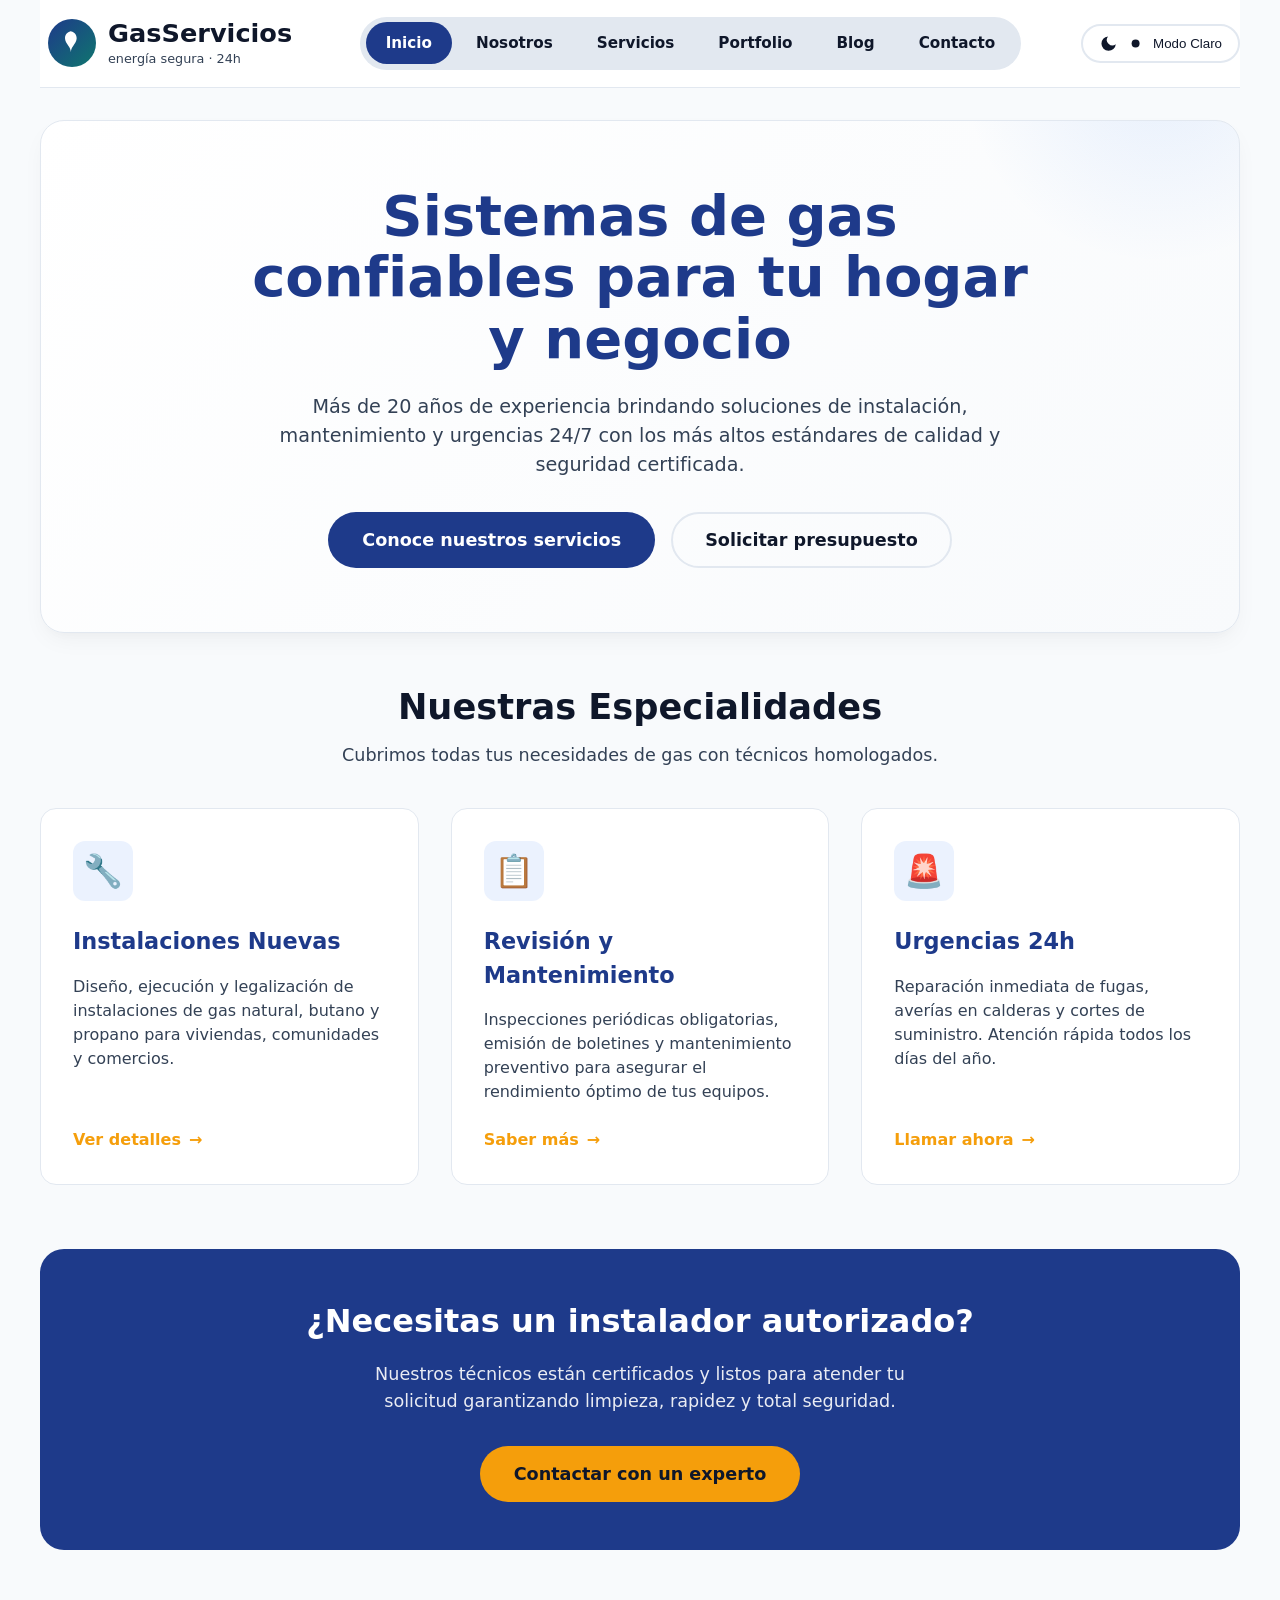
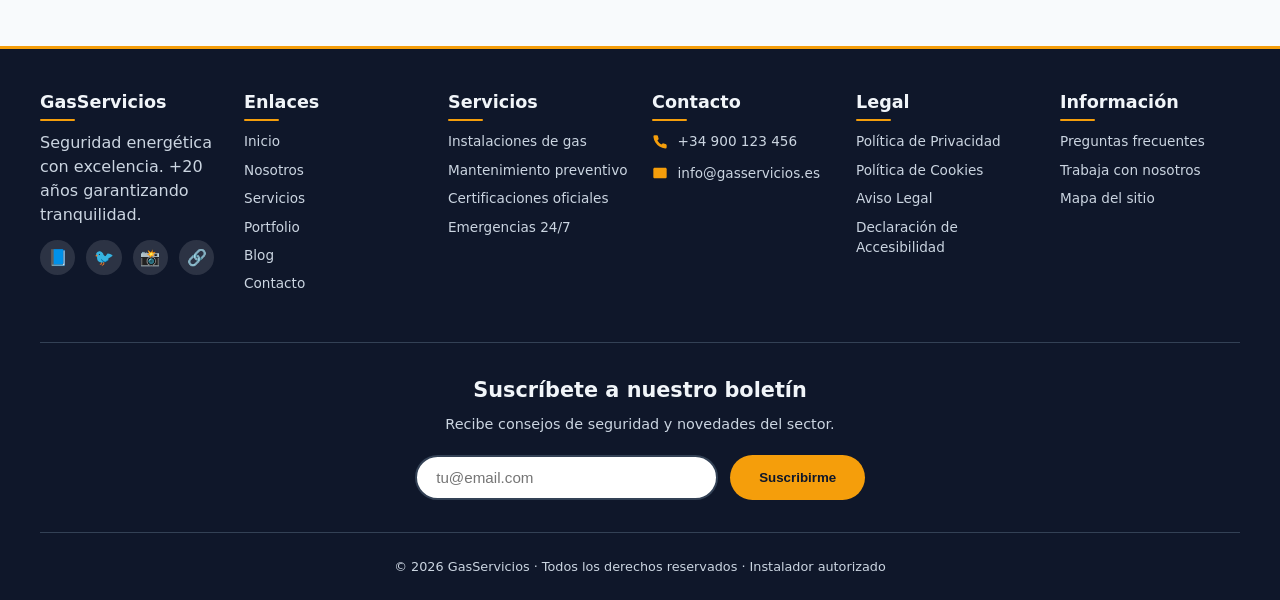
==== index.html @ 1a1ed58a "Create index.html" ====
<!DOCTYPE html>
<html lang="es" data-tema="claro">
<head>
    <meta charset="UTF-8">
    <meta name="viewport" content="width=device-width, initial-scale=1.0, viewport-fit=cover">
    <meta name="description" content="GasServicios: Expertos en instalaciones, mantenimiento y reparación de gas. Servicio de urgencias 24/7 con más de 20 años de experiencia.">
    <meta name="keywords" content="gas, instalaciones de gas, mantenimiento gas, urgencias gas, gas natural, empresa de gas">
    <title>GasServicios | Inicio · Energía segura para tu hogar</title>
    <style>
        /* ---------- VARIABLES CSS GLOBALES ---------- */
        :root {
            /* Variables GasServicios - Modo Claro */
            --fondo-cuerpo: #f8fafc;
            --fondo-cabecera: #ffffff;
            --fondo-pie: #0f172a;
            --fondo-tarjeta: #ffffff;
            --primario: #1e3a8a;
            --primario-hover: #1e40af;
            --acento: #f59e0b;
            --acento-hover: #d97706;
            --texto-principal: #0f172a;
            --texto-secundario: #334155;
            --texto-inverso: #f8fafc;
            --borde-suave: #e2e8f0;
            --sombra-media: 0 10px 25px -5px rgba(0,0,0,0.05), 0 8px 10px -6px rgba(0,0,0,0.02);
            --radio-md: 1rem;
            --radio-lg: 1.5rem;
            --radio-full: 9999px;
            --espaciado: clamp(1rem, 4vw, 2.5rem);
            --ancho-maximo: 1280px;
            --transicion: all 0.2s ease;
            --footer-texto-principal: #f1f5f9;
            --footer-texto-secundario: #cbd5e1;
            --footer-enlace-hover: #fbbf24;
            --footer-borde: #334155;
        }

        [data-tema="oscuro"] {
            /* Variables GasServicios - Modo Oscuro */
            --fondo-cuerpo: #0f172a;
            --fondo-cabecera: #1e293b;
            --fondo-pie: #020617;
            --fondo-tarjeta: #1e293b;
            --primario: #3b82f6;
            --primario-hover: #60a5fa;
            --acento: #fbbf24;
            --acento-hover: #f59e0b;
            --texto-principal: #f1f5f9;
            --texto-secundario: #cbd5e1;
            --texto-inverso: #0f172a;
            --borde-suave: #334155;
            --footer-texto-principal: #f8fafc;
            --footer-texto-secundario: #e2e8f0;
            --footer-enlace-hover: #fcd34d;
            --footer-borde: #475569;
        }

        * { margin: 0; padding: 0; box-sizing: border-box; }
        body {
            background: var(--fondo-cuerpo);
            color: var(--texto-principal);
            font-family: 'Inter', system-ui, -apple-system, 'Segoe UI', sans-serif;
            line-height: 1.5;
            overflow-x: hidden;
            width: 100%;
            transition: background var(--transicion), color var(--transicion);
        }
        .contenedor-web {
            max-width: var(--ancho-maximo);
            margin: 0 auto;
            padding: 0 var(--espaciado);
            width: 100%;
        }

        /* HEADER MODERNO */
        .cabecera {
            position: sticky;
            top: 0;
            z-index: 1000;
            background: var(--fondo-cabecera);
            border-bottom: 1px solid var(--borde-suave);
            transition: var(--transicion);
        }
        .cabecera-interna {
            display: flex;
            align-items: center;
            justify-content: space-between;
            gap: 1.5rem;
            padding: 0.9rem 0;
            flex-wrap: wrap;
        }
        .logo-enlace {
            display: flex;
            align-items: center;
            gap: 0.75rem;
            text-decoration: none;
            border-radius: var(--radio-md);
            padding: 0.25rem 0.5rem;
            transition: var(--transicion);
        }
        .logo-icono {
            width: 48px;
            height: 48px;
            background: linear-gradient(135deg, var(--primario), #0f766e);
            border-radius: 50%;
            display: flex;
            align-items: center;
            justify-content: center;
            flex-shrink: 0;
        }
        .logo-icono svg { width: 28px; height: 28px; fill: white; }
        .texto-logo h1 { font-size: 1.6rem; font-weight: 700; color: var(--texto-principal); line-height: 1.2; }
        .texto-logo p { font-size: 0.8rem; color: var(--texto-secundario); font-weight: 500; }
        
        /* NAVEGACIÓN ESCRITORIO */
        .nav-escritorio { display: flex; align-items: center; }
        .lista-nav {
            display: flex;
            gap: 0.25rem;
            list-style: none;
            background: var(--borde-suave);
            padding: 0.35rem;
            border-radius: 3rem;
        }
        .enlace-nav {
            display: inline-block;
            padding: 0.6rem 1.25rem;
            font-weight: 600;
            font-size: 0.95rem;
            color: var(--texto-principal);
            text-decoration: none;
            border-radius: 2rem;
            transition: var(--transicion);
        }
        .enlace-nav:hover, .enlace-nav.activo {
            background: var(--primario);
            color: white;
        }
        .controles {
            display: flex;
            align-items: center;
            gap: 0.8rem;
        }
        .boton-tema {
            display: inline-flex;
            align-items: center;
            gap: 0.5rem;
            padding: 0.5rem 1rem;
            background: transparent;
            border: 2px solid var(--borde-suave);
            border-radius: var(--radio-full);
            font-weight: 500;
            cursor: pointer;
            color: var(--texto-principal);
            transition: var(--transicion);
        }
        .boton-tema svg { width: 1.2rem; height: 1.2rem; fill: currentColor; }
        .boton-hamburguesa {
            display: none;
            flex-direction: column;
            gap: 6px;
            background: transparent;
            border: none;
            cursor: pointer;
            padding: 0.5rem;
            border-radius: 0.75rem;
        }
        .linea-ham { width: 28px; height: 2.5px; background: var(--texto-principal); border-radius: 4px; transition: 0.2s; }
        
        /* MENÚ LATERAL MÓVIL */
        .overlay-menu {
            position: fixed;
            inset: 0;
            background: rgba(0,0,0,0.5);
            backdrop-filter: blur(4px);
            z-index: 1040;
            visibility: hidden;
            opacity: 0;
            transition: 0.25s;
        }
        .overlay-menu.visible { visibility: visible; opacity: 1; }
        .menu-lateral {
            position: fixed;
            top: 0;
            right: -100%;
            width: min(85%, 320px);
            height: 100vh;
            background: var(--fondo-cabecera);
            z-index: 1050;
            padding: 5rem 1.5rem 2rem;
            display: flex;
            flex-direction: column;
            gap: 2rem;
            transition: right 0.3s cubic-bezier(0.2, 0.9, 0.4, 1.1);
            box-shadow: -5px 0 30px rgba(0,0,0,0.2);
            border-left: 1px solid var(--borde-suave);
        }
        .menu-lateral.abierto { right: 0; }
        .lista-menu-lateral { list-style: none; display: flex; flex-direction: column; gap: 0.5rem; }
        .enlace-menu-movil {
            display: flex;
            align-items: center;
            gap: 0.8rem;
            padding: 1rem 1.2rem;
            border-radius: var(--radio-md);
            font-weight: 600;
            text-decoration: none;
            color: var(--texto-principal);
            transition: 0.2s;
        }
        .enlace-menu-movil.activo, .enlace-menu-movil:hover { background: var(--primario); color: white; }
        .boton-cerrar {
            position: absolute;
            top: 1rem;
            right: 1rem;
            background: transparent;
            border: none;
            font-size: 1.8rem;
            cursor: pointer;
            color: var(--texto-principal);
        }
        
        /* ESTILOS ESPECÍFICOS DEL INDEX */
        main { padding: 2rem 0 3rem; }
        
        /* Hero Section */
        .hero-inicio {
            background: linear-gradient(135deg, var(--fondo-tarjeta) 0%, var(--fondo-cuerpo) 100%);
            border-radius: var(--radio-lg);
            padding: 4rem 2rem;
            margin-bottom: 3rem;
            border: 1px solid var(--borde-suave);
            box-shadow: var(--sombra-media);
            text-align: center;
            position: relative;
            overflow: hidden;
        }
        .hero-inicio::before {
            content: '';
            position: absolute;
            top: -50%; right: -10%;
            width: 400px; height: 400px;
            background: radial-gradient(circle, rgba(59, 130, 246, 0.1) 0%, transparent 70%);
            border-radius: 50%;
            z-index: 0;
        }
        .hero-contenido {
            position: relative;
            z-index: 1;
            max-width: 800px;
            margin: 0 auto;
        }
        .hero-inicio h1 {
            font-size: clamp(2rem, 5vw, 3.5rem);
            color: var(--primario);
            margin-bottom: 1.5rem;
            line-height: 1.1;
            font-weight: 800;
        }
        .hero-inicio p {
            font-size: 1.2rem;
            color: var(--texto-secundario);
            margin-bottom: 2rem;
        }
        .hero-botones {
            display: flex;
            gap: 1rem;
            justify-content: center;
            flex-wrap: wrap;
        }
        .btn {
            display: inline-block;
            padding: 0.8rem 2rem;
            border-radius: var(--radio-full);
            font-weight: 700;
            text-decoration: none;
            transition: var(--transicion);
            font-size: 1.1rem;
            border: 2px solid transparent;
        }
        .btn-principal {
            background: var(--primario);
            color: white;
        }
        .btn-principal:hover {
            background: var(--primario-hover);
            transform: translateY(-2px);
        }
        .btn-secundario {
            background: transparent;
            color: var(--texto-principal);
            border-color: var(--borde-suave);
        }
        .btn-secundario:hover {
            border-color: var(--primario);
            color: var(--primario);
        }

        /* Grid Servicios Home */
        .seccion-titulo {
            text-align: center;
            margin-bottom: 2.5rem;
        }
        .seccion-titulo h2 {
            font-size: 2.2rem;
            color: var(--texto-principal);
            margin-bottom: 0.5rem;
        }
        .seccion-titulo p {
            color: var(--texto-secundario);
            font-size: 1.1rem;
        }

        .grid-servicios {
            display: grid;
            grid-template-columns: repeat(auto-fit, minmax(300px, 1fr));
            gap: 2rem;
            margin-bottom: 4rem;
        }
        .tarjeta-servicio {
            background: var(--fondo-tarjeta);
            border-radius: var(--radio-md);
            padding: 2rem;
            border: 1px solid var(--borde-suave);
            transition: transform 0.3s, box-shadow 0.3s;
            display: flex;
            flex-direction: column;
            align-items: flex-start;
        }
        .tarjeta-servicio:hover {
            transform: translateY(-8px);
            box-shadow: var(--sombra-media);
            border-color: var(--acento);
        }
        .icono-servicio {
            width: 60px;
            height: 60px;
            background: rgba(59, 130, 246, 0.1);
            border-radius: 12px;
            display: flex;
            align-items: center;
            justify-content: center;
            font-size: 2rem;
            margin-bottom: 1.5rem;
        }
        .tarjeta-servicio h3 {
            font-size: 1.4rem;
            color: var(--primario);
            margin-bottom: 1rem;
        }
        .tarjeta-servicio p {
            color: var(--texto-secundario);
            margin-bottom: 1.5rem;
            flex-grow: 1;
        }
        .enlace-flecha {
            color: var(--acento);
            font-weight: 700;
            text-decoration: none;
            display: inline-flex;
            align-items: center;
            gap: 0.5rem;
            transition: gap 0.2s;
        }
        .tarjeta-servicio:hover .enlace-flecha { gap: 0.8rem; }

        /* Sección Confianza CTA */
        .cta-confianza {
            background: var(--primario);
            border-radius: var(--radio-lg);
            padding: 3rem 2rem;
            text-align: center;
            color: white;
            position: relative;
            overflow: hidden;
        }
        .cta-confianza h2 { font-size: 2rem; margin-bottom: 1rem; color: white; }
        .cta-confianza p { font-size: 1.1rem; opacity: 0.9; margin-bottom: 2rem; max-width: 600px; margin-left: auto; margin-right: auto; }
        .btn-acento {
            background: var(--acento);
            color: #0f172a;
        }
        .btn-acento:hover {
            background: var(--acento-hover);
            transform: scale(1.05);
        }

        /* FOOTER */
        .pie-pagina {
            background: var(--fondo-pie);
            color: var(--footer-texto-principal);
            margin-top: 3rem;
            padding: 2.5rem 0 1.5rem;
            border-top: 3px solid var(--acento);
        }
        .footer-grid {
            display: grid;
            gap: 2rem 1.5rem;
            grid-template-columns: 1fr;
        }
        @media (min-width: 48rem) { .footer-grid { grid-template-columns: repeat(2, 1fr); } }
        @media (min-width: 80rem) { .footer-grid { grid-template-columns: repeat(6, 1fr); } }
        .bloque-footer h4 {
            font-size: 1.1rem;
            font-weight: 700;
            margin-bottom: 1rem;
            color: var(--footer-texto-principal);
            position: relative;
            display: inline-block;
        }
        .bloque-footer h4::after { content: ''; position: absolute; bottom: -6px; left: 0; width: 35px; height: 2px; background: var(--acento); border-radius: 2px; }
        .bloque-footer a {
            display: block;
            color: var(--footer-texto-secundario);
            text-decoration: none;
            margin-bottom: 0.5rem;
            font-size: 0.85rem;
            transition: color 0.2s, transform 0.2s;
        }
        .bloque-footer a:hover { color: var(--footer-enlace-hover); transform: translateX(3px); }
        .contacto-item { display: flex; align-items: center; gap: 0.6rem; margin-bottom: 0.7rem; color: var(--footer-texto-secundario); font-size: 0.85rem; }
        .contacto-item svg { width: 1rem; height: 1rem; fill: var(--acento); }
        .social-icons { display: flex; gap: 0.7rem; margin-top: 0.8rem; }
        .social-icons a { display: flex; align-items: center; justify-content: center; width: 2.2rem; height: 2.2rem; background: rgba(255,255,255,0.12); border-radius: 50%; font-size: 1rem; transition: all 0.2s; }
        .social-icons a:hover { background: var(--acento); transform: translateY(-3px); color: #0f172a; }
        
        .seccion-newsletter { margin-top: 2.5rem; padding-top: 2rem; border-top: 1px solid var(--footer-borde); text-align: center; }
        .contenedor-newsletter { max-width: 600px; margin: 0 auto; padding: 0 var(--espaciado); }
        .titulo-newsletter { font-size: 1.3rem; font-weight: 700; color: var(--footer-texto-principal); margin-bottom: 0.5rem; }
        .descripcion-newsletter { color: var(--footer-texto-secundario); font-size: 0.9rem; margin-bottom: 1.2rem; }
        .formulario-newsletter { display: flex; flex-direction: column; gap: 0.8rem; max-width: 450px; margin: 0 auto; }
        @media (min-width: 40rem) { .formulario-newsletter { flex-direction: row; } }
        .formulario-newsletter input { flex: 1; padding: 0.75rem 1.2rem; border-radius: var(--radio-full); border: 2px solid var(--footer-borde); background: var(--fondo-cabecera); color: var(--texto-principal); font-size: 0.95rem; }
        .formulario-newsletter button { background: var(--acento); border: none; padding: 0.75rem 1.8rem; border-radius: var(--radio-full); font-weight: 700; cursor: pointer; color: #0f172a; transition: 0.2s; }
        
        .copyright { text-align: center; border-top: 1px solid var(--footer-borde); padding-top: 1.5rem; font-size: 0.8rem; color: var(--footer-texto-secundario); margin-top: 2rem; }
        .solo-lectura { position: absolute; width: 1px; height: 1px; padding: 0; margin: -1px; overflow: hidden; }

        /* RESPONSIVE */
        @media (max-width: 880px) {
            .nav-escritorio { display: none; }
            .boton-hamburguesa { display: flex; }
        }
        @media (max-width: 640px) {
            .contenedor-web { padding: 0 1.2rem; }
            .hero-inicio { padding: 3rem 1.5rem; }
        }
    </style>
</head>
<body>
    <div class="contenedor-web">
        <header class="cabecera">
            <div class="cabecera-interna">
                <a href="index.html" class="logo-enlace" id="logo-principal">
                    <div class="logo-icono" aria-hidden="true">
                        <svg viewBox="0 0 24 24"><path d="M12 2C8.5 2 6 4.5 6 8c0 2.5 1.5 4.5 3 6.5 1 1.5 2 3 2 5.5 0-2.5 1-4 2-5.5 1.5-2 3-4 3-6.5 0-3.5-2.5-6-6-6z"/><circle cx="12" cy="8" r="2"/></svg>
                    </div>
                    <div class="texto-logo"><h1>GasServicios</h1><p>energía segura · 24h</p></div>
                </a>
                
                <div class="nav-escritorio">
                    <ul class="lista-nav">
                        <li><a href="index.html" class="enlace-nav activo">Inicio</a></li>
                        <li><a href="nosotros.html" class="enlace-nav">Nosotros</a></li>
                        <li><a href="servicios.html" class="enlace-nav">Servicios</a></li>
                        <li><a href="portfolio.html" class="enlace-nav">Portfolio</a></li>
                        <li><a href="blog.html" class="enlace-nav">Blog</a></li>
                        <li><a href="contacto.html" class="enlace-nav">Contacto</a></li>
                    </ul>
                </div>
                
                <div class="controles">
                    <button class="boton-tema" id="botonTema" aria-label="Modo oscuro/claro">
                        <svg class="icono-luna" viewBox="0 0 24 24"><path d="M21 12.79A9 9 0 1111.21 3 7 7 0 0021 12.79z"/></svg>
                        <svg class="icono-sol" viewBox="0 0 24 24"><circle cx="12" cy="12" r="5"/><path d="M12 1v2M12 21v2M4.22 4.22l1.42 1.42M18.36 18.36l1.42 1.42M1 12h2M21 12h2M4.22 19.78l1.42-1.42M18.36 5.64l1.42-1.42"/></svg>
                        <span id="textoTema">Modo Claro</span>
                    </button>
                    <button class="boton-hamburguesa" id="btnHamburguesa" aria-label="Menú">
                        <span class="linea-ham"></span><span class="linea-ham"></span><span class="linea-ham"></span>
                    </button>
                </div>
            </div>
        </header>

        <div class="overlay-menu" id="overlayMenu"></div>
        <div class="menu-lateral" id="menuLateral">
            <button class="boton-cerrar" id="cerrarMenuBtn" aria-label="Cerrar menú">✕</button>
            <ul class="lista-menu-lateral">
                <li><a href="index.html" class="enlace-menu-movil activo">🏠 Inicio</a></li>
                <li><a href="nosotros.html" class="enlace-menu-movil">👥 Nosotros</a></li>
                <li><a href="servicios.html" class="enlace-menu-movil">🔧 Servicios</a></li>
                <li><a href="portfolio.html" class="enlace-menu-movil">📁 Portfolio</a></li>
                <li><a href="blog.html" class="enlace-menu-movil">📰 Blog</a></li>
                <li><a href="contacto.html" class="enlace-menu-movil">📞 Contacto</a></li>
            </ul>
        </div>

        <main>
            <section class="hero-inicio">
                <div class="hero-contenido">
                    <h1>Sistemas de gas confiables para tu hogar y negocio</h1>
                    <p>Más de 20 años de experiencia brindando soluciones de instalación, mantenimiento y urgencias 24/7 con los más altos estándares de calidad y seguridad certificada.</p>
                    <div class="hero-botones">
                        <a href="servicios.html" class="btn btn-principal">Conoce nuestros servicios</a>
                        <a href="contacto.html" class="btn btn-secundario">Solicitar presupuesto</a>
                    </div>
                </div>
            </section>

            <section class="seccion-servicios">
                <div class="seccion-titulo">
                    <h2>Nuestras Especialidades</h2>
                    <p>Cubrimos todas tus necesidades de gas con técnicos homologados.</p>
                </div>
                
                <div class="grid-servicios">
                    <div class="tarjeta-servicio">
                        <div class="icono-servicio">🔧</div>
                        <h3>Instalaciones Nuevas</h3>
                        <p>Diseño, ejecución y legalización de instalaciones de gas natural, butano y propano para viviendas, comunidades y comercios.</p>
                        <a href="servicios.html" class="enlace-flecha">Ver detalles <span>→</span></a>
                    </div>
                    <div class="tarjeta-servicio">
                        <div class="icono-servicio">📋</div>
                        <h3>Revisión y Mantenimiento</h3>
                        <p>Inspecciones periódicas obligatorias, emisión de boletines y mantenimiento preventivo para asegurar el rendimiento óptimo de tus equipos.</p>
                        <a href="servicios.html" class="enlace-flecha">Saber más <span>→</span></a>
                    </div>
                    <div class="tarjeta-servicio">
                        <div class="icono-servicio">🚨</div>
                        <h3>Urgencias 24h</h3>
                        <p>Reparación inmediata de fugas, averías en calderas y cortes de suministro. Atención rápida todos los días del año.</p>
                        <a href="contacto.html" class="enlace-flecha">Llamar ahora <span>→</span></a>
                    </div>
                </div>
            </section>

            <section class="cta-confianza">
                <h2>¿Necesitas un instalador autorizado?</h2>
                <p>Nuestros técnicos están certificados y listos para atender tu solicitud garantizando limpieza, rapidez y total seguridad.</p>
                <a href="contacto.html" class="btn btn-acento">Contactar con un experto</a>
            </section>
        </main>
    </div>

    <footer class="pie-pagina">
        <div class="contenedor-web">
            <div class="footer-grid">
                <div class="bloque-footer">
                    <h4>GasServicios</h4>
                    <p style="margin-bottom: 0.6rem; color: var(--footer-texto-secundario);">Seguridad energética con excelencia. +20 años garantizando tranquilidad.</p>
                    <div class="social-icons">
                        <a href="#" aria-label="Facebook">📘</a>
                        <a href="#" aria-label="Twitter">🐦</a>
                        <a href="#" aria-label="Instagram">📸</a>
                        <a href="#" aria-label="LinkedIn">🔗</a>
                    </div>
                </div>
                <div class="bloque-footer">
                    <h4>Enlaces</h4>
                    <a href="index.html">Inicio</a>
                    <a href="nosotros.html">Nosotros</a>
                    <a href="servicios.html">Servicios</a>
                    <a href="portfolio.html">Portfolio</a>
                    <a href="blog.html">Blog</a>
                    <a href="contacto.html">Contacto</a>
                </div>
                <div class="bloque-footer">
                    <h4>Servicios</h4>
                    <a href="servicios.html">Instalaciones de gas</a>
                    <a href="servicios.html">Mantenimiento preventivo</a>
                    <a href="servicios.html">Certificaciones oficiales</a>
                    <a href="servicios.html">Emergencias 24/7</a>
                </div>
                <div class="bloque-footer">
                    <h4>Contacto</h4>
                    <div class="contacto-item"><svg viewBox="0 0 24 24"><path d="M22 16.92v3a2 2 0 01-2.18 2 19.79 19.79 0 01-8.63-3.07 19.5 19.5 0 01-6-6 19.79 19.79 0 01-3.07-8.67A2 2 0 014.11 2h3a2 2 0 012 1.72 12.84 12.84 0 00.7 2.81 2 2 0 01-.45 2.11L8.09 9.91a16 16 0 006 6l1.27-1.27a2 2 0 012.11-.45 12.84 12.84 0 002.81.7A2 2 0 0122 16.92z"/></svg><span>+34 900 123 456</span></div>
                    <div class="contacto-item"><svg viewBox="0 0 24 24"><path d="M4 4h16c1.1 0 2 .9 2 2v12c0 1.1-.9 2-2 2H4c-1.1 0-2-.9-2-2V6c0-1.1.9-2 2-2z"/><polyline points="22 6 12 13 2 6"/></svg><span>info@gasservicios.es</span></div>
                </div>
                <div class="bloque-footer">
                    <h4>Legal</h4>
                    <a href="#">Política de Privacidad</a>
                    <a href="#">Política de Cookies</a>
                    <a href="#">Aviso Legal</a>
                    <a href="#">Declaración de Accesibilidad</a>
                </div>
                <div class="bloque-footer">
                    <h4>Información</h4>
                    <a href="#">Preguntas frecuentes</a>
                    <a href="#">Trabaja con nosotros</a>
                    <a href="#">Mapa del sitio</a>
                </div>
            </div>

            <section class="seccion-newsletter">
                <div class="contenedor-newsletter">
                    <h3 class="titulo-newsletter">Suscríbete a nuestro boletín</h3>
                    <p class="descripcion-newsletter">Recibe consejos de seguridad y novedades del sector.</p>
                    <form id="footerNewsletterForm" class="formulario-newsletter">
                        <label for="newsEmail" class="solo-lectura">Correo electrónico</label>
                        <input type="email" id="newsEmail" placeholder="tu@email.com" required>
                        <button type="submit">Suscribirme</button>
                    </form>
                </div>
            </section>

            <div class="copyright">
                <p>&copy; <span id="year"></span> GasServicios · Todos los derechos reservados · Instalador autorizado</p>
            </div>
        </div>
    </footer>

    <script>
        (function() {
            // Lógica Global de la Web
            const botonTema = document.getElementById('botonTema');
            const textoTema = document.getElementById('textoTema');
            const btnHamburguesa = document.getElementById('btnHamburguesa');
            const menuLateral = document.getElementById('menuLateral');
            const overlayMenu = document.getElementById('overlayMenu');
            const cerrarBtn = document.getElementById('cerrarMenuBtn');
            const footerForm = document.getElementById('footerNewsletterForm');
            
            function cerrarMenuLateral() {
                if(menuLateral && overlayMenu && btnHamburguesa) {
                    menuLateral.classList.remove('abierto');
                    overlayMenu.classList.remove('visible');
                    document.body.style.overflow = '';
                    btnHamburguesa.setAttribute('aria-expanded', 'false');
                }
            }
            
            function abrirMenu() {
                menuLateral.classList.add('abierto');
                overlayMenu.classList.add('visible');
                document.body.style.overflow = 'hidden';
                btnHamburguesa.setAttribute('aria-expanded', 'true');
            }
            
            if(btnHamburguesa) btnHamburguesa.addEventListener('click', abrirMenu);
            if(cerrarBtn) cerrarBtn.addEventListener('click', cerrarMenuLateral);
            if(overlayMenu) overlayMenu.addEventListener('click', cerrarMenuLateral);
            
            function setTema(tema) {
                document.documentElement.setAttribute('data-tema', tema);
                if(textoTema) textoTema.textContent = tema === 'claro' ? 'Modo Claro' : 'Modo Oscuro';
                localStorage.setItem('gas-tema', tema);
            }
            
            function toggleTema() {
                const actual = document.documentElement.getAttribute('data-tema');
                setTema(actual === 'claro' ? 'oscuro' : 'claro');
            }
            
            if(botonTema) botonTema.addEventListener('click', toggleTema);
            
            const temaGuardado = localStorage.getItem('gas-tema');
            if(temaGuardado && (temaGuardado === 'claro' || temaGuardado === 'oscuro')) {
                setTema(temaGuardado);
            } else if(window.matchMedia('(prefers-color-scheme: dark)').matches) {
                setTema('oscuro');
            } else {
                setTema('claro');
            }
            
            if(document.getElementById('year')) {
                document.getElementById('year').textContent = new Date().getFullYear();
            }
            
            if(footerForm) {
                footerForm.addEventListener('submit', (e) => {
                    e.preventDefault();
                    const input = document.getElementById('newsEmail');
                    if(input.value.trim() && input.value.includes('@')) {
                        alert(`✅ Suscripción exitosa: ${input.value}`);
                        input.value = '';
                    } else {
                        alert('Por favor, introduce un correo válido.');
                    }
                });
            }
        })();
    </script>
</body>
</html>
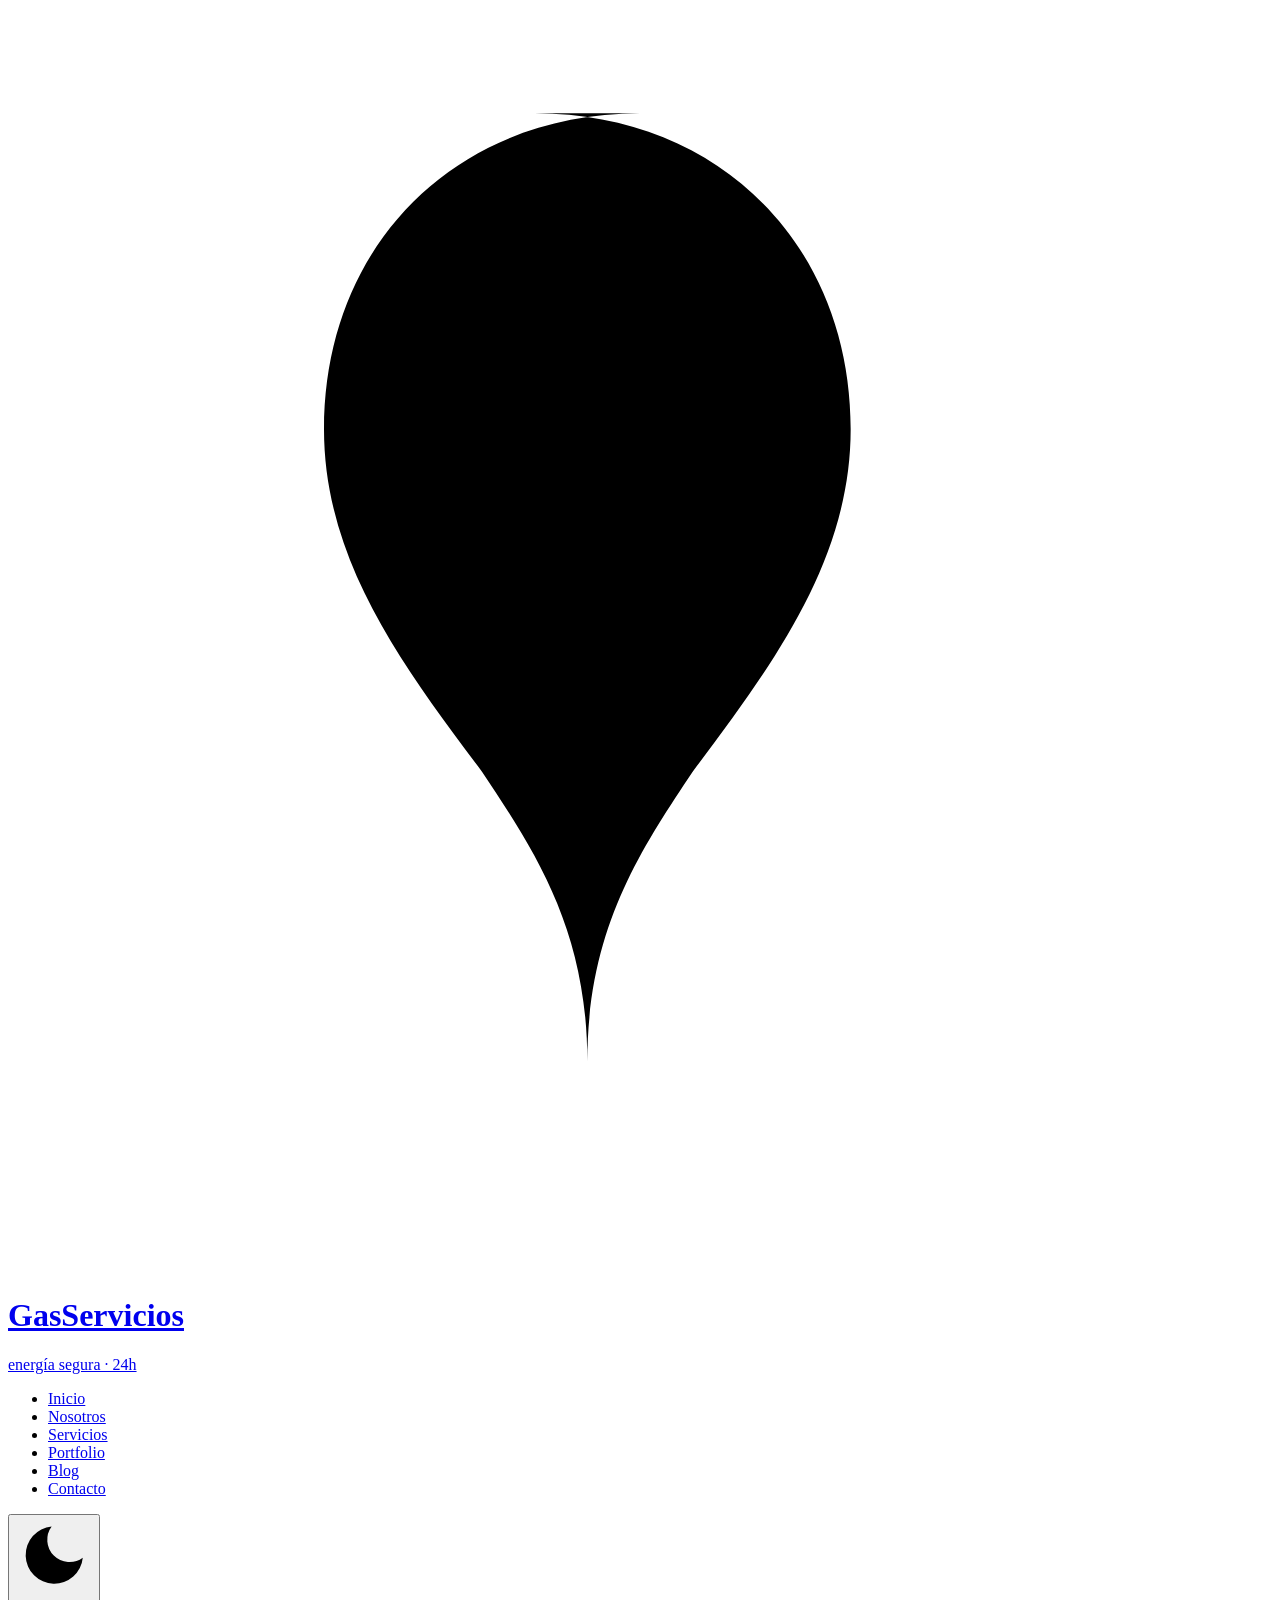
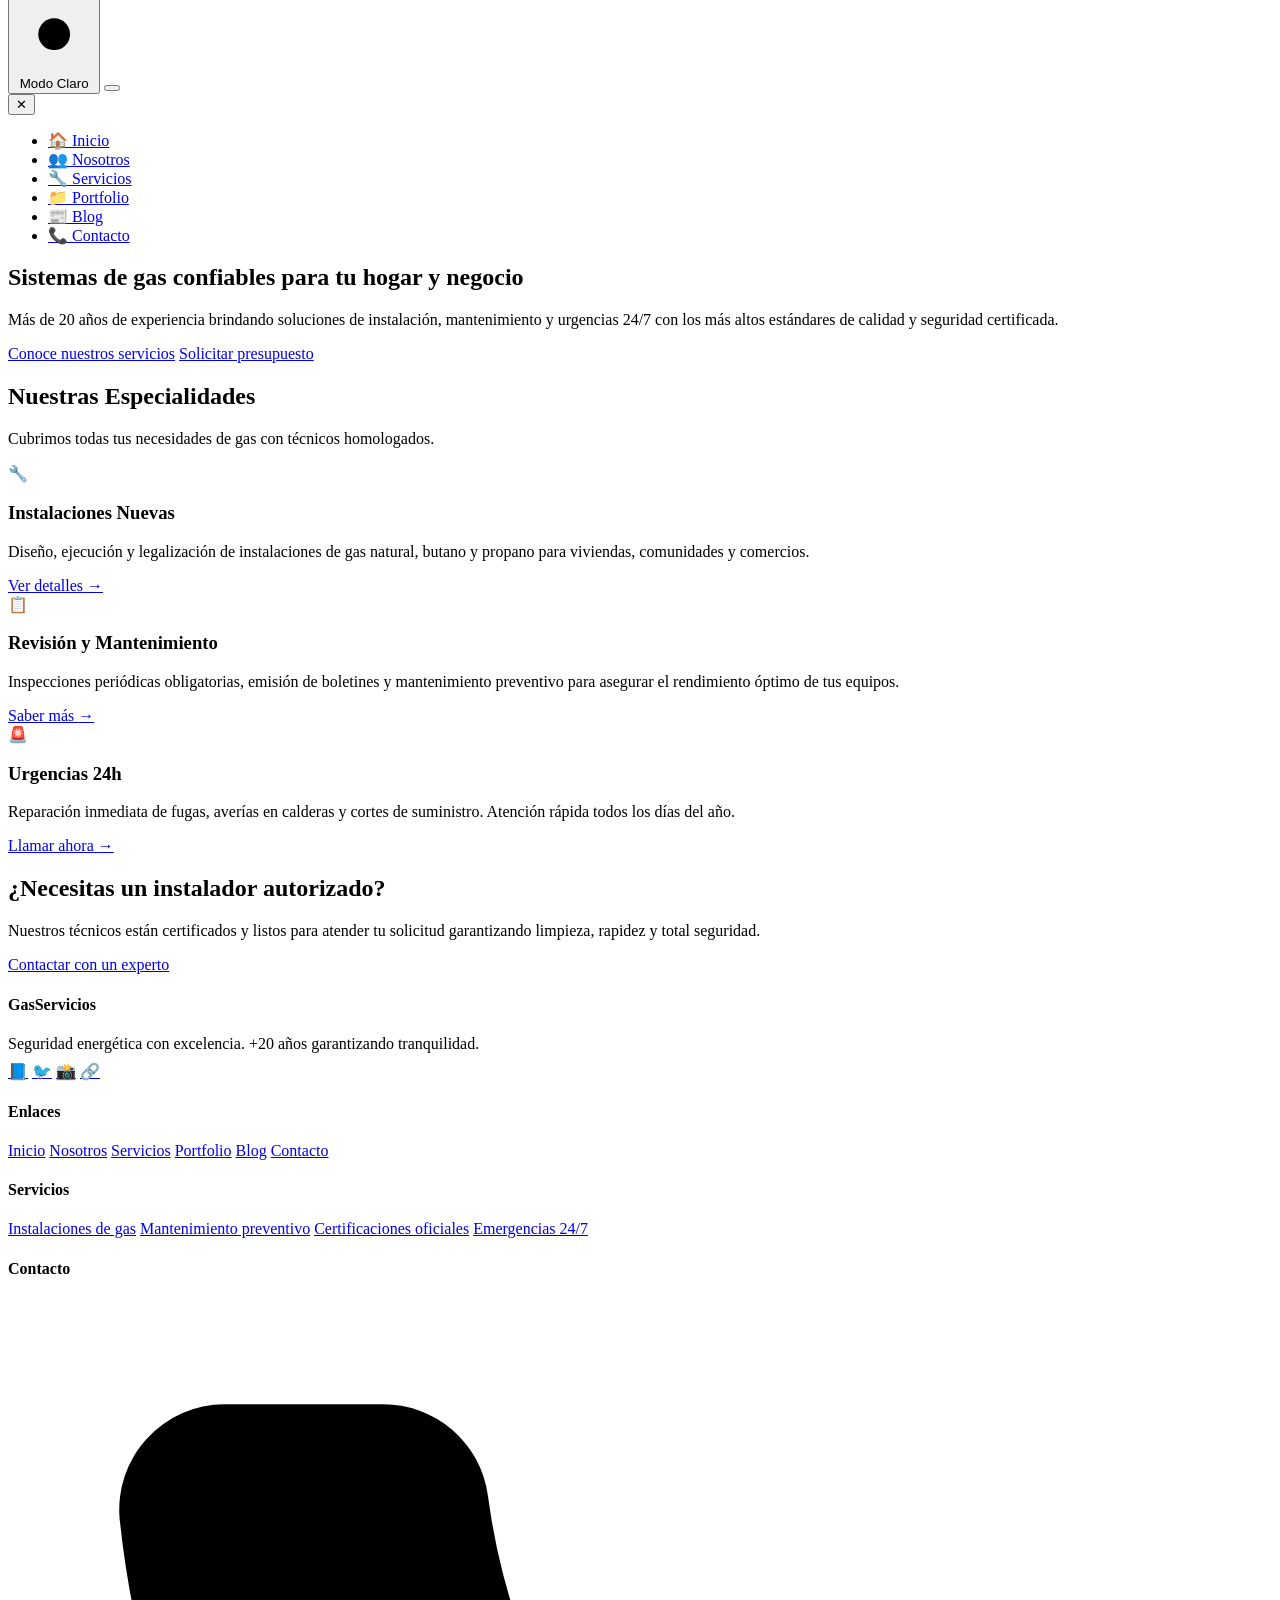
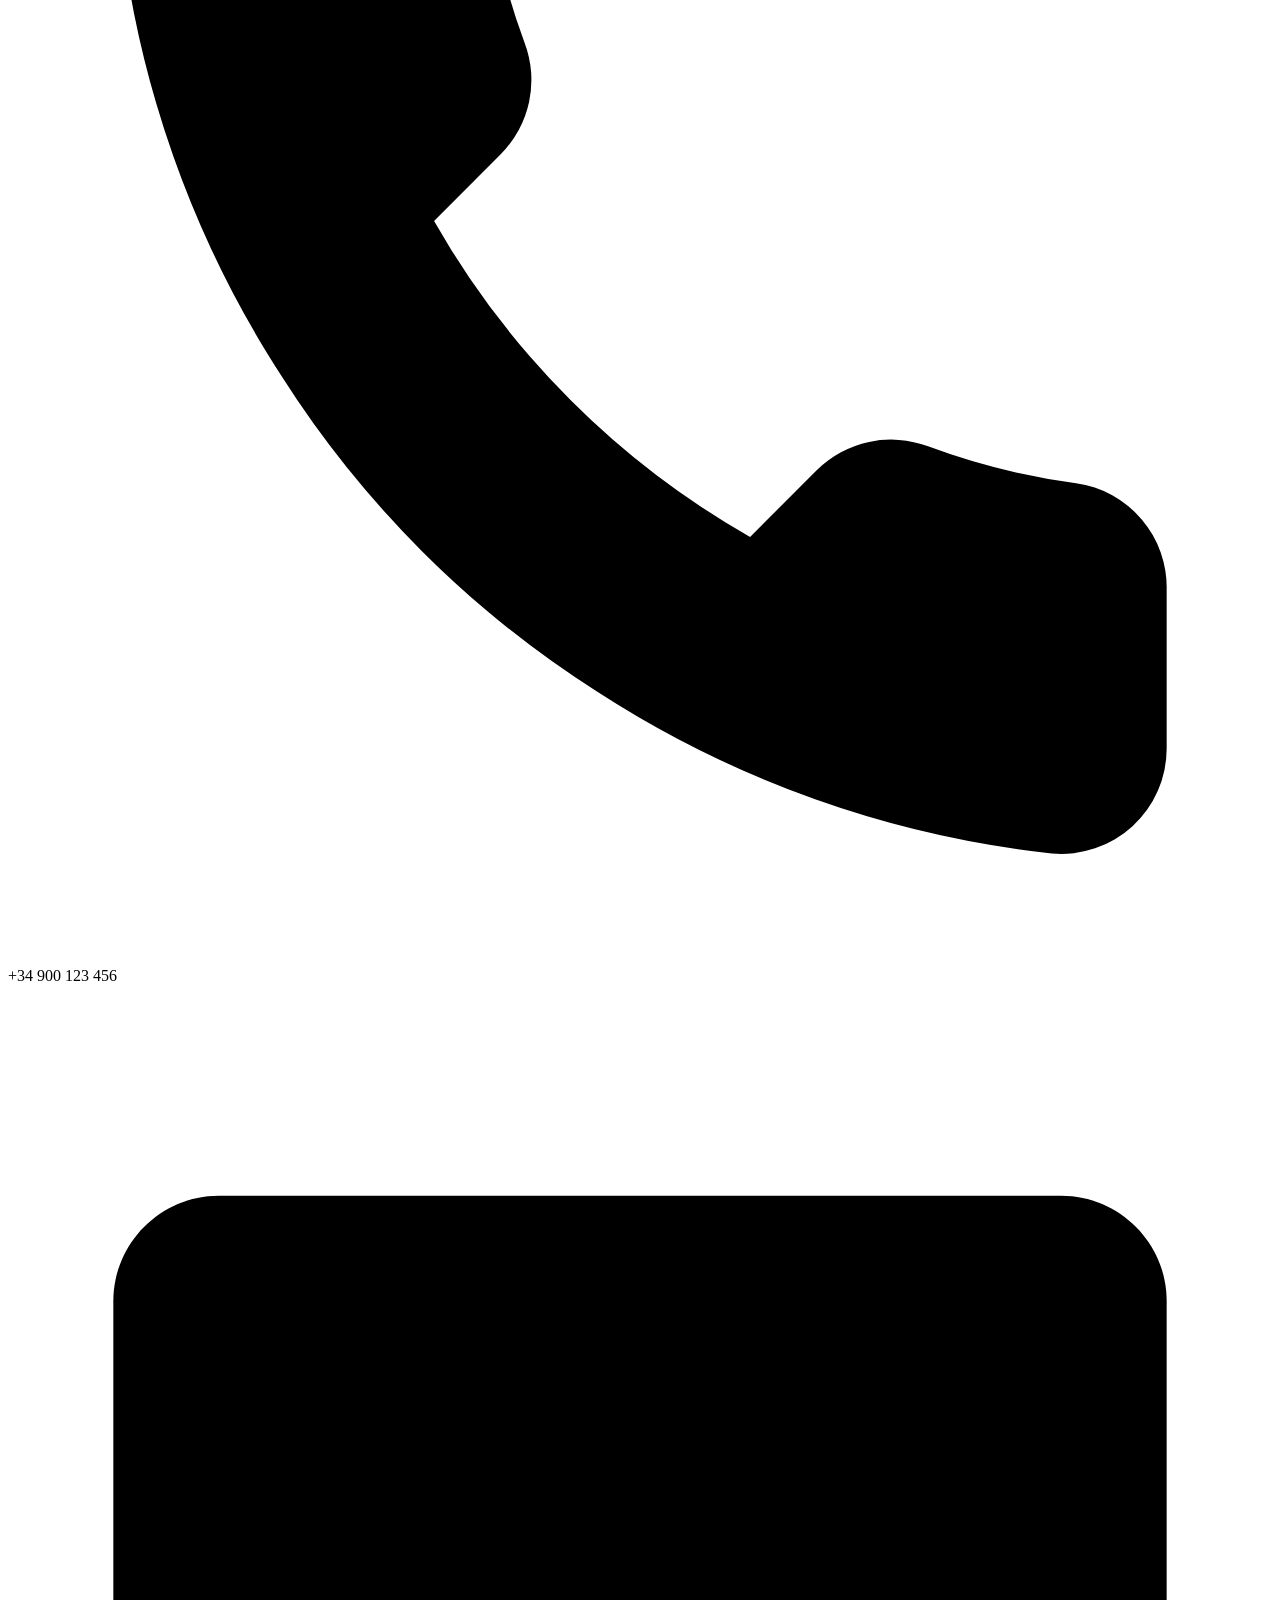
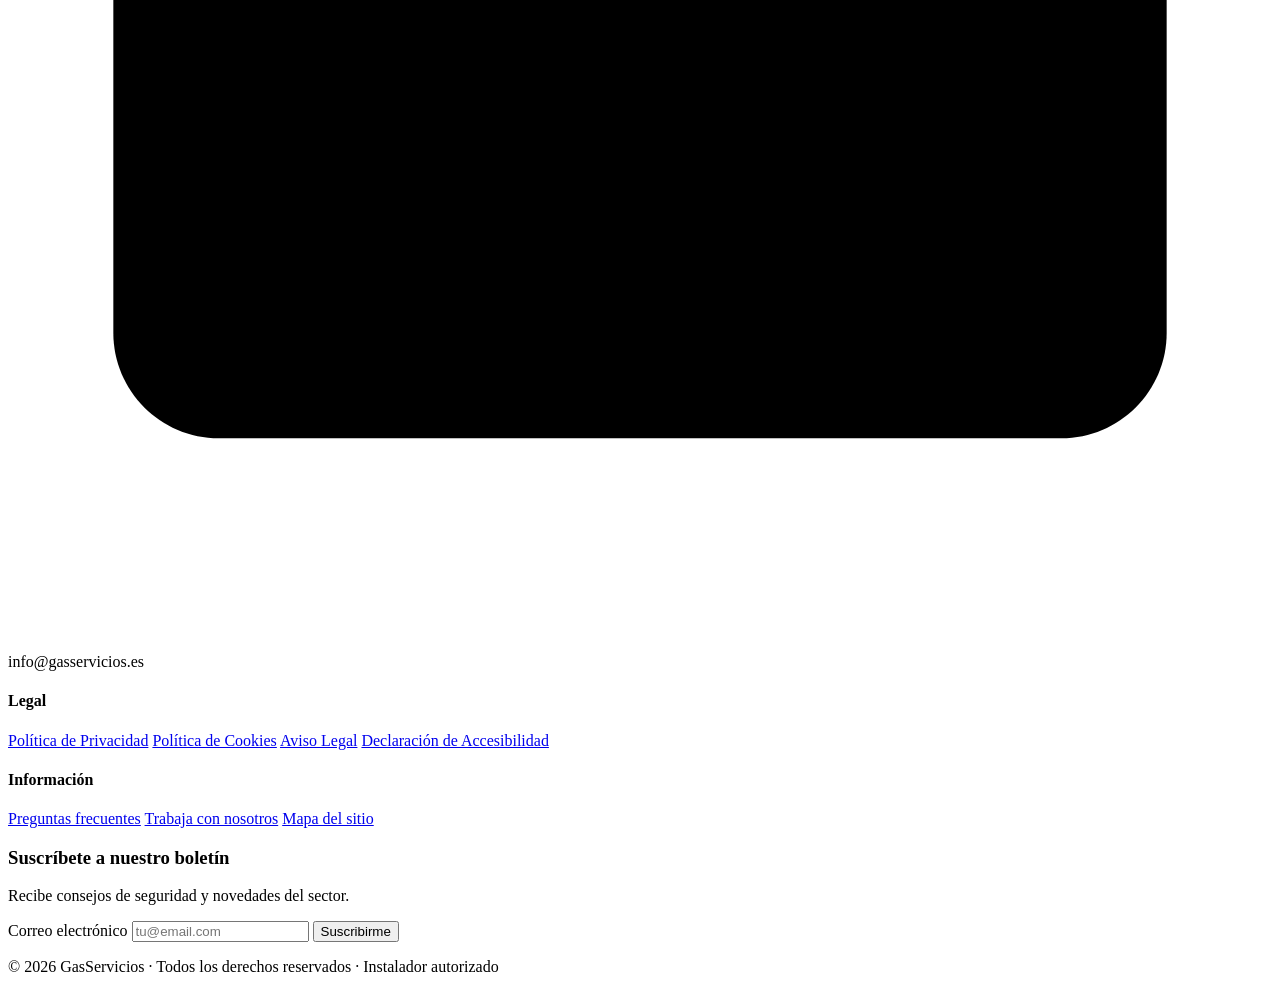
==== commit 9641c008: "Update index.html" ====
--- a/index.html
+++ b/index.html
@@ -1,3 +1,4 @@
+
 <!DOCTYPE html>
 <html lang="es" data-tema="claro">
 <head>
@@ -6,446 +7,9 @@
     <meta name="description" content="GasServicios: Expertos en instalaciones, mantenimiento y reparación de gas. Servicio de urgencias 24/7 con más de 20 años de experiencia.">
     <meta name="keywords" content="gas, instalaciones de gas, mantenimiento gas, urgencias gas, gas natural, empresa de gas">
     <title>GasServicios | Inicio · Energía segura para tu hogar</title>
-    <style>
-        /* ---------- VARIABLES CSS GLOBALES ---------- */
-        :root {
-            /* Variables GasServicios - Modo Claro */
-            --fondo-cuerpo: #f8fafc;
-            --fondo-cabecera: #ffffff;
-            --fondo-pie: #0f172a;
-            --fondo-tarjeta: #ffffff;
-            --primario: #1e3a8a;
-            --primario-hover: #1e40af;
-            --acento: #f59e0b;
-            --acento-hover: #d97706;
-            --texto-principal: #0f172a;
-            --texto-secundario: #334155;
-            --texto-inverso: #f8fafc;
-            --borde-suave: #e2e8f0;
-            --sombra-media: 0 10px 25px -5px rgba(0,0,0,0.05), 0 8px 10px -6px rgba(0,0,0,0.02);
-            --radio-md: 1rem;
-            --radio-lg: 1.5rem;
-            --radio-full: 9999px;
-            --espaciado: clamp(1rem, 4vw, 2.5rem);
-            --ancho-maximo: 1280px;
-            --transicion: all 0.2s ease;
-            --footer-texto-principal: #f1f5f9;
-            --footer-texto-secundario: #cbd5e1;
-            --footer-enlace-hover: #fbbf24;
-            --footer-borde: #334155;
-        }
-
-        [data-tema="oscuro"] {
-            /* Variables GasServicios - Modo Oscuro */
-            --fondo-cuerpo: #0f172a;
-            --fondo-cabecera: #1e293b;
-            --fondo-pie: #020617;
-            --fondo-tarjeta: #1e293b;
-            --primario: #3b82f6;
-            --primario-hover: #60a5fa;
-            --acento: #fbbf24;
-            --acento-hover: #f59e0b;
-            --texto-principal: #f1f5f9;
-            --texto-secundario: #cbd5e1;
-            --texto-inverso: #0f172a;
-            --borde-suave: #334155;
-            --footer-texto-principal: #f8fafc;
-            --footer-texto-secundario: #e2e8f0;
-            --footer-enlace-hover: #fcd34d;
-            --footer-borde: #475569;
-        }
-
-        * { margin: 0; padding: 0; box-sizing: border-box; }
-        body {
-            background: var(--fondo-cuerpo);
-            color: var(--texto-principal);
-            font-family: 'Inter', system-ui, -apple-system, 'Segoe UI', sans-serif;
-            line-height: 1.5;
-            overflow-x: hidden;
-            width: 100%;
-            transition: background var(--transicion), color var(--transicion);
-        }
-        .contenedor-web {
-            max-width: var(--ancho-maximo);
-            margin: 0 auto;
-            padding: 0 var(--espaciado);
-            width: 100%;
-        }
-
-        /* HEADER MODERNO */
-        .cabecera {
-            position: sticky;
-            top: 0;
-            z-index: 1000;
-            background: var(--fondo-cabecera);
-            border-bottom: 1px solid var(--borde-suave);
-            transition: var(--transicion);
-        }
-        .cabecera-interna {
-            display: flex;
-            align-items: center;
-            justify-content: space-between;
-            gap: 1.5rem;
-            padding: 0.9rem 0;
-            flex-wrap: wrap;
-        }
-        .logo-enlace {
-            display: flex;
-            align-items: center;
-            gap: 0.75rem;
-            text-decoration: none;
-            border-radius: var(--radio-md);
-            padding: 0.25rem 0.5rem;
-            transition: var(--transicion);
-        }
-        .logo-icono {
-            width: 48px;
-            height: 48px;
-            background: linear-gradient(135deg, var(--primario), #0f766e);
-            border-radius: 50%;
-            display: flex;
-            align-items: center;
-            justify-content: center;
-            flex-shrink: 0;
-        }
-        .logo-icono svg { width: 28px; height: 28px; fill: white; }
-        .texto-logo h1 { font-size: 1.6rem; font-weight: 700; color: var(--texto-principal); line-height: 1.2; }
-        .texto-logo p { font-size: 0.8rem; color: var(--texto-secundario); font-weight: 500; }
-        
-        /* NAVEGACIÓN ESCRITORIO */
-        .nav-escritorio { display: flex; align-items: center; }
-        .lista-nav {
-            display: flex;
-            gap: 0.25rem;
-            list-style: none;
-            background: var(--borde-suave);
-            padding: 0.35rem;
-            border-radius: 3rem;
-        }
-        .enlace-nav {
-            display: inline-block;
-            padding: 0.6rem 1.25rem;
-            font-weight: 600;
-            font-size: 0.95rem;
-            color: var(--texto-principal);
-            text-decoration: none;
-            border-radius: 2rem;
-            transition: var(--transicion);
-        }
-        .enlace-nav:hover, .enlace-nav.activo {
-            background: var(--primario);
-            color: white;
-        }
-        .controles {
-            display: flex;
-            align-items: center;
-            gap: 0.8rem;
-        }
-        .boton-tema {
-            display: inline-flex;
-            align-items: center;
-            gap: 0.5rem;
-            padding: 0.5rem 1rem;
-            background: transparent;
-            border: 2px solid var(--borde-suave);
-            border-radius: var(--radio-full);
-            font-weight: 500;
-            cursor: pointer;
-            color: var(--texto-principal);
-            transition: var(--transicion);
-        }
-        .boton-tema svg { width: 1.2rem; height: 1.2rem; fill: currentColor; }
-        .boton-hamburguesa {
-            display: none;
-            flex-direction: column;
-            gap: 6px;
-            background: transparent;
-            border: none;
-            cursor: pointer;
-            padding: 0.5rem;
-            border-radius: 0.75rem;
-        }
-        .linea-ham { width: 28px; height: 2.5px; background: var(--texto-principal); border-radius: 4px; transition: 0.2s; }
-        
-        /* MENÚ LATERAL MÓVIL */
-        .overlay-menu {
-            position: fixed;
-            inset: 0;
-            background: rgba(0,0,0,0.5);
-            backdrop-filter: blur(4px);
-            z-index: 1040;
-            visibility: hidden;
-            opacity: 0;
-            transition: 0.25s;
-        }
-        .overlay-menu.visible { visibility: visible; opacity: 1; }
-        .menu-lateral {
-            position: fixed;
-            top: 0;
-            right: -100%;
-            width: min(85%, 320px);
-            height: 100vh;
-            background: var(--fondo-cabecera);
-            z-index: 1050;
-            padding: 5rem 1.5rem 2rem;
-            display: flex;
-            flex-direction: column;
-            gap: 2rem;
-            transition: right 0.3s cubic-bezier(0.2, 0.9, 0.4, 1.1);
-            box-shadow: -5px 0 30px rgba(0,0,0,0.2);
-            border-left: 1px solid var(--borde-suave);
-        }
-        .menu-lateral.abierto { right: 0; }
-        .lista-menu-lateral { list-style: none; display: flex; flex-direction: column; gap: 0.5rem; }
-        .enlace-menu-movil {
-            display: flex;
-            align-items: center;
-            gap: 0.8rem;
-            padding: 1rem 1.2rem;
-            border-radius: var(--radio-md);
-            font-weight: 600;
-            text-decoration: none;
-            color: var(--texto-principal);
-            transition: 0.2s;
-        }
-        .enlace-menu-movil.activo, .enlace-menu-movil:hover { background: var(--primario); color: white; }
-        .boton-cerrar {
-            position: absolute;
-            top: 1rem;
-            right: 1rem;
-            background: transparent;
-            border: none;
-            font-size: 1.8rem;
-            cursor: pointer;
-            color: var(--texto-principal);
-        }
-        
-        /* ESTILOS ESPECÍFICOS DEL INDEX */
-        main { padding: 2rem 0 3rem; }
-        
-        /* Hero Section */
-        .hero-inicio {
-            background: linear-gradient(135deg, var(--fondo-tarjeta) 0%, var(--fondo-cuerpo) 100%);
-            border-radius: var(--radio-lg);
-            padding: 4rem 2rem;
-            margin-bottom: 3rem;
-            border: 1px solid var(--borde-suave);
-            box-shadow: var(--sombra-media);
-            text-align: center;
-            position: relative;
-            overflow: hidden;
-        }
-        .hero-inicio::before {
-            content: '';
-            position: absolute;
-            top: -50%; right: -10%;
-            width: 400px; height: 400px;
-            background: radial-gradient(circle, rgba(59, 130, 246, 0.1) 0%, transparent 70%);
-            border-radius: 50%;
-            z-index: 0;
-        }
-        .hero-contenido {
-            position: relative;
-            z-index: 1;
-            max-width: 800px;
-            margin: 0 auto;
-        }
-        .hero-inicio h1 {
-            font-size: clamp(2rem, 5vw, 3.5rem);
-            color: var(--primario);
-            margin-bottom: 1.5rem;
-            line-height: 1.1;
-            font-weight: 800;
-        }
-        .hero-inicio p {
-            font-size: 1.2rem;
-            color: var(--texto-secundario);
-            margin-bottom: 2rem;
-        }
-        .hero-botones {
-            display: flex;
-            gap: 1rem;
-            justify-content: center;
-            flex-wrap: wrap;
-        }
-        .btn {
-            display: inline-block;
-            padding: 0.8rem 2rem;
-            border-radius: var(--radio-full);
-            font-weight: 700;
-            text-decoration: none;
-            transition: var(--transicion);
-            font-size: 1.1rem;
-            border: 2px solid transparent;
-        }
-        .btn-principal {
-            background: var(--primario);
-            color: white;
-        }
-        .btn-principal:hover {
-            background: var(--primario-hover);
-            transform: translateY(-2px);
-        }
-        .btn-secundario {
-            background: transparent;
-            color: var(--texto-principal);
-            border-color: var(--borde-suave);
-        }
-        .btn-secundario:hover {
-            border-color: var(--primario);
-            color: var(--primario);
-        }
-
-        /* Grid Servicios Home */
-        .seccion-titulo {
-            text-align: center;
-            margin-bottom: 2.5rem;
-        }
-        .seccion-titulo h2 {
-            font-size: 2.2rem;
-            color: var(--texto-principal);
-            margin-bottom: 0.5rem;
-        }
-        .seccion-titulo p {
-            color: var(--texto-secundario);
-            font-size: 1.1rem;
-        }
-
-        .grid-servicios {
-            display: grid;
-            grid-template-columns: repeat(auto-fit, minmax(300px, 1fr));
-            gap: 2rem;
-            margin-bottom: 4rem;
-        }
-        .tarjeta-servicio {
-            background: var(--fondo-tarjeta);
-            border-radius: var(--radio-md);
-            padding: 2rem;
-            border: 1px solid var(--borde-suave);
-            transition: transform 0.3s, box-shadow 0.3s;
-            display: flex;
-            flex-direction: column;
-            align-items: flex-start;
-        }
-        .tarjeta-servicio:hover {
-            transform: translateY(-8px);
-            box-shadow: var(--sombra-media);
-            border-color: var(--acento);
-        }
-        .icono-servicio {
-            width: 60px;
-            height: 60px;
-            background: rgba(59, 130, 246, 0.1);
-            border-radius: 12px;
-            display: flex;
-            align-items: center;
-            justify-content: center;
-            font-size: 2rem;
-            margin-bottom: 1.5rem;
-        }
-        .tarjeta-servicio h3 {
-            font-size: 1.4rem;
-            color: var(--primario);
-            margin-bottom: 1rem;
-        }
-        .tarjeta-servicio p {
-            color: var(--texto-secundario);
-            margin-bottom: 1.5rem;
-            flex-grow: 1;
-        }
-        .enlace-flecha {
-            color: var(--acento);
-            font-weight: 700;
-            text-decoration: none;
-            display: inline-flex;
-            align-items: center;
-            gap: 0.5rem;
-            transition: gap 0.2s;
-        }
-        .tarjeta-servicio:hover .enlace-flecha { gap: 0.8rem; }
-
-        /* Sección Confianza CTA */
-        .cta-confianza {
-            background: var(--primario);
-            border-radius: var(--radio-lg);
-            padding: 3rem 2rem;
-            text-align: center;
-            color: white;
-            position: relative;
-            overflow: hidden;
-        }
-        .cta-confianza h2 { font-size: 2rem; margin-bottom: 1rem; color: white; }
-        .cta-confianza p { font-size: 1.1rem; opacity: 0.9; margin-bottom: 2rem; max-width: 600px; margin-left: auto; margin-right: auto; }
-        .btn-acento {
-            background: var(--acento);
-            color: #0f172a;
-        }
-        .btn-acento:hover {
-            background: var(--acento-hover);
-            transform: scale(1.05);
-        }
-
-        /* FOOTER */
-        .pie-pagina {
-            background: var(--fondo-pie);
-            color: var(--footer-texto-principal);
-            margin-top: 3rem;
-            padding: 2.5rem 0 1.5rem;
-            border-top: 3px solid var(--acento);
-        }
-        .footer-grid {
-            display: grid;
-            gap: 2rem 1.5rem;
-            grid-template-columns: 1fr;
-        }
-        @media (min-width: 48rem) { .footer-grid { grid-template-columns: repeat(2, 1fr); } }
-        @media (min-width: 80rem) { .footer-grid { grid-template-columns: repeat(6, 1fr); } }
-        .bloque-footer h4 {
-            font-size: 1.1rem;
-            font-weight: 700;
-            margin-bottom: 1rem;
-            color: var(--footer-texto-principal);
-            position: relative;
-            display: inline-block;
-        }
-        .bloque-footer h4::after { content: ''; position: absolute; bottom: -6px; left: 0; width: 35px; height: 2px; background: var(--acento); border-radius: 2px; }
-        .bloque-footer a {
-            display: block;
-            color: var(--footer-texto-secundario);
-            text-decoration: none;
-            margin-bottom: 0.5rem;
-            font-size: 0.85rem;
-            transition: color 0.2s, transform 0.2s;
-        }
-        .bloque-footer a:hover { color: var(--footer-enlace-hover); transform: translateX(3px); }
-        .contacto-item { display: flex; align-items: center; gap: 0.6rem; margin-bottom: 0.7rem; color: var(--footer-texto-secundario); font-size: 0.85rem; }
-        .contacto-item svg { width: 1rem; height: 1rem; fill: var(--acento); }
-        .social-icons { display: flex; gap: 0.7rem; margin-top: 0.8rem; }
-        .social-icons a { display: flex; align-items: center; justify-content: center; width: 2.2rem; height: 2.2rem; background: rgba(255,255,255,0.12); border-radius: 50%; font-size: 1rem; transition: all 0.2s; }
-        .social-icons a:hover { background: var(--acento); transform: translateY(-3px); color: #0f172a; }
-        
-        .seccion-newsletter { margin-top: 2.5rem; padding-top: 2rem; border-top: 1px solid var(--footer-borde); text-align: center; }
-        .contenedor-newsletter { max-width: 600px; margin: 0 auto; padding: 0 var(--espaciado); }
-        .titulo-newsletter { font-size: 1.3rem; font-weight: 700; color: var(--footer-texto-principal); margin-bottom: 0.5rem; }
-        .descripcion-newsletter { color: var(--footer-texto-secundario); font-size: 0.9rem; margin-bottom: 1.2rem; }
-        .formulario-newsletter { display: flex; flex-direction: column; gap: 0.8rem; max-width: 450px; margin: 0 auto; }
-        @media (min-width: 40rem) { .formulario-newsletter { flex-direction: row; } }
-        .formulario-newsletter input { flex: 1; padding: 0.75rem 1.2rem; border-radius: var(--radio-full); border: 2px solid var(--footer-borde); background: var(--fondo-cabecera); color: var(--texto-principal); font-size: 0.95rem; }
-        .formulario-newsletter button { background: var(--acento); border: none; padding: 0.75rem 1.8rem; border-radius: var(--radio-full); font-weight: 700; cursor: pointer; color: #0f172a; transition: 0.2s; }
-        
-        .copyright { text-align: center; border-top: 1px solid var(--footer-borde); padding-top: 1.5rem; font-size: 0.8rem; color: var(--footer-texto-secundario); margin-top: 2rem; }
-        .solo-lectura { position: absolute; width: 1px; height: 1px; padding: 0; margin: -1px; overflow: hidden; }
-
-        /* RESPONSIVE */
-        @media (max-width: 880px) {
-            .nav-escritorio { display: none; }
-            .boton-hamburguesa { display: flex; }
-        }
-        @media (max-width: 640px) {
-            .contenedor-web { padding: 0 1.2rem; }
-            .hero-inicio { padding: 3rem 1.5rem; }
-        }
-    </style>
+    
+
+    <link rel="stylesheet" href="./estilos.css">
 </head>
 <body>
     <div class="contenedor-web">
